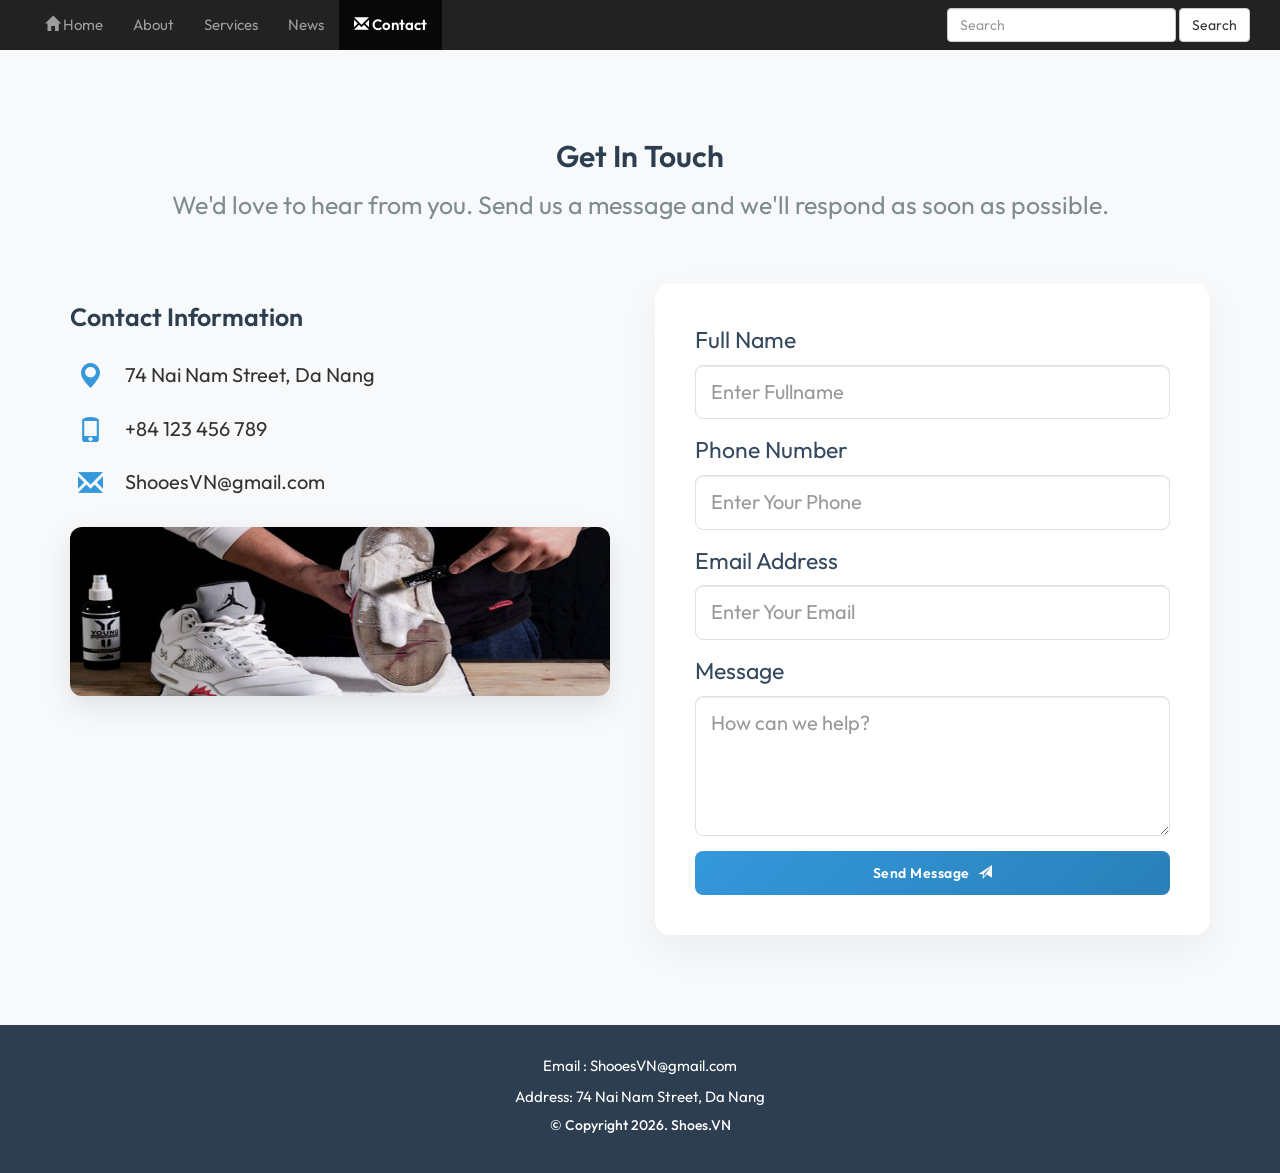
==== contact.html @ 0bea7fb7 "first commit" ====
<!DOCTYPE html>
<html lang="en">

<head>
    <meta charset="UTF-8">
    <meta http-equiv="X-UA-Compatible" content="IE=edge">
    <meta name="viewport" content="width=device-width, initial-scale=1.0">
    <title>Contact Us - Shoe Laundry Shop</title>
    <!-- Bootstrap -->
    <link href="css/bootstrap.min.css" rel="stylesheet">
    <!-- Google Fonts -->
    <link href="https://fonts.googleapis.com/css2?family=Outfit:wght@300;400;600&display=swap" rel="stylesheet">
    <link href="styleindex.css" rel="stylesheet">
    <link href="stylecontact.css" rel="stylesheet">
</head>

<body>

    <div class="container-fluid">
        <div class="row">
            <nav class="navbar navbar-inverse bg-primary" role="navigation">
                <div class="container-fluid">
                    <div class="navbar-header">
                        <button type="button" class="navbar-toggle" data-toggle="collapse"
                            data-target="#bs-example-navbar-collapse-1">
                            <span class="sr-only">Toggle navigation</span>
                            <span class="icon-bar"></span>
                            <span class="icon-bar"></span>
                            <span class="icon-bar"></span>
                        </button>
                    </div>

                    <div class="collapse navbar-collapse" id="bs-example-navbar-collapse-1">
                        <ul class="nav navbar-nav">
                            <li> <a href="index.html"> <span class="glyphicon glyphicon-home"></span> Home</a> </li>
                            <li><a href="#">About</a></li>
                            <li><a href="#">Services</a></li>
                            <li><a href="#">News</a></li>
                            <li class="active"> <a href="contact.html"><span
                                        class="glyphicon glyphicon-envelope"></span> Contact</a> </li>
                        </ul>
                        <form class="navbar-form navbar-right" role="search">
                            <div class="form-group">
                                <input type="text" class="form-control" placeholder="Search">
                            </div>
                            <button type="submit" class="btn btn-default">Search</button>
                        </form>
                    </div>
                </div>
            </nav>
        </div>
    </div>

    <div class="container contact-container">
        <div class="row">
            <div class="col-md-12 text-center contact-header">
                <h2>Get In Touch</h2>
                <p>We'd love to hear from you. Send us a message and we'll respond as soon as possible.</p>
            </div>
        </div>
        <div class="row">
            <div class="col-md-6 contact-info">
                <h3>Contact Information</h3>
                <div class="info-item">
                    <span class="glyphicon glyphicon-map-marker"></span>
                    <p>74 Nai Nam Street, Da Nang</p>
                </div>
                <div class="info-item">
                    <span class="glyphicon glyphicon-phone"></span>
                    <p>+84 123 456 789</p>
                </div>
                <div class="info-item">
                    <span class="glyphicon glyphicon-envelope"></span>
                    <p>ShooesVN@gmail.com</p>
                </div>

                <div class="map-placeholder">
                    <img src="images/Shoes_Banner.jpg" class="img-responsive img-rounded" alt="Our Shop">
                </div>
            </div>

            <div class="col-md-6">
                <div class="contact-form-wrapper">
                    <form>
                        <div class="form-group">
                            <label for="fullname">Full Name</label>
                            <input type="text" class="form-control custom-input" id="fullname"
                                placeholder="Enter Fullname">
                        </div>
                        <div class="form-group">
                            <label for="phone">Phone Number</label>
                            <input type="text" class="form-control custom-input" id="phone"
                                placeholder="Enter Your Phone">
                        </div>
                        <div class="form-group">
                            <label for="email">Email Address</label>
                            <input type="email" class="form-control custom-input" id="email"
                                placeholder="Enter Your Email">
                        </div>
                        <div class="form-group">
                            <label for="message">Message</label>
                            <textarea class="form-control custom-input" id="message" rows="4"
                                placeholder="How can we help?"></textarea>
                        </div>
                        <button type="button" class="btn btn-primary btn-block btn-send" id="send" onclick="show()">
                            Send Message <span class="glyphicon glyphicon-send" style="margin-left: 5px;"></span>
                        </button>
                    </form>
                </div>
            </div>
        </div>
    </div>

    <div class="container-fluid footer">
        <div class="row">
            <div>
                <p>Email : ShooesVN@gmail.com</p>
                <p>Address: 74 Nai Nam Street, Da Nang</p>
                <h5>&copy; Copyright 2026. Shoes.VN</h5>
            </div>
        </div>
    </div>

    <script src="js/Jquery.js"></script>
    <script src="js/bootstrap.min.js"></script>
    <script src="mycode.js"></script>
</body>

</html>
---- styleindex.css ----
.center {
    text-align: center;
}

.block {
    background-color: #DADADA;
    padding: 5px;
}

.block p:first-child {
    padding-bottom: 2px;
    border-bottom: 1px solid #797979;
}

.footer {
    background-color: #000000;
    color: #FFFFFF;
    text-align: center;
    margin-top: 10px;
}

.blockImg {
    position: relative;
    display: inline-block;
}

.pos {
    background-color: rgb(0, 0, 0, 0.5);
    position: absolute;
    bottom: 1px;
    color: #fff;
    padding: 4px;
    width: 100%;
    height: 140px;
}

@media only screen and (max-width:600px) {
    .col-xs-12 {
        text-align: center;
    }
}
---- stylecontact.css ----
/* Main Layout */
body {
    font-family: 'Outfit', sans-serif;
    background-color: #f8f9fa;
    color: #333;
    font-size: 15px;
}

.contact-container {
    padding-top: 50px;
    padding-bottom: 80px;
}

.contact-header {
    margin-bottom: 50px;
}

.contact-header h2 {
    font-weight: 600;
    color: #2c3e50;
    margin-bottom: 15px;
    font-size: 3rem;
}

.contact-header p {
    color: #7f8c8d;
    font-size: 2.5rem;
}

/* Contact Info Section */
.contact-info {
    padding-right: 30px;
}

.contact-info h3 {
    font-weight: 600;
    margin-bottom: 30px;
    color: #2c3e50;
    font-size: 2.5rem;
}

.info-item {
    display: flex;
    align-items: center;
    margin-bottom: 25px;
}

.info-item span {
    font-size: 2.5rem;
    color: #3498db;
    margin-right: 15px;
    width: 40px;
    text-align: center;
}

.info-item p {
    margin: 0;
    font-size: 2rem;
}

.map-placeholder {
    margin-top: 30px;
    box-shadow: 0 10px 30px rgba(0, 0, 0, 0.1);
    border-radius: 12px;
    overflow: hidden;
    transition: transform 0.3s ease;
}

.map-placeholder:hover {
    transform: translateY(-5px);
}

/* Form Styling */
.contact-form-wrapper {
    background: #ffffff;
    padding: 40px;
    border-radius: 15px;
    box-shadow: 0 15px 40px rgba(0, 0, 0, 0.05);
}

.form-group label {
    font-weight: 400;
    color: #34495e;
    margin-bottom: 8px;
    font-size: 2.3rem;
}

.custom-input {
    border: 1px solid #e0e0e0;
    border-radius: 8px;
    padding: 12px 15px;
    height: auto !important;
    font-size: 2rem;
    transition: all 0.3s ease;
}

.custom-input:focus {
    border-color: #3498db;
    box-shadow: 0 0 0 3px rgba(52, 152, 219, 0.1);
}

.btn-send {
    background: linear-gradient(135deg, #3498db 0%, #2980b9 100%);
    border: none;
    border-radius: 8px;
    padding: 12px;
    font-size: 1.4rem;
    font-weight: 600;
    letter-spacing: 0.5px;
    margin-top: 10px;
    transition: all 0.3s ease;
    color: white;
}


.btn-send:hover {
    background: linear-gradient(135deg, #2980b9 0%, #3498db 100%);
    transform: translateY(-2px);
    box-shadow: 0 5px 15px rgba(52, 152, 219, 0.3);
    color: white;
}

/* Footer override */
.footer {
    padding: 30px 0;
    background-color: #2c3e50 !important;
}

/* Responsive adjustments */
@media (max-width: 768px) {
    .contact-info {
        margin-bottom: 40px;
        padding-right: 15px;
    }

    .contact-form-wrapper {
        padding: 30px 20px;
    }
}
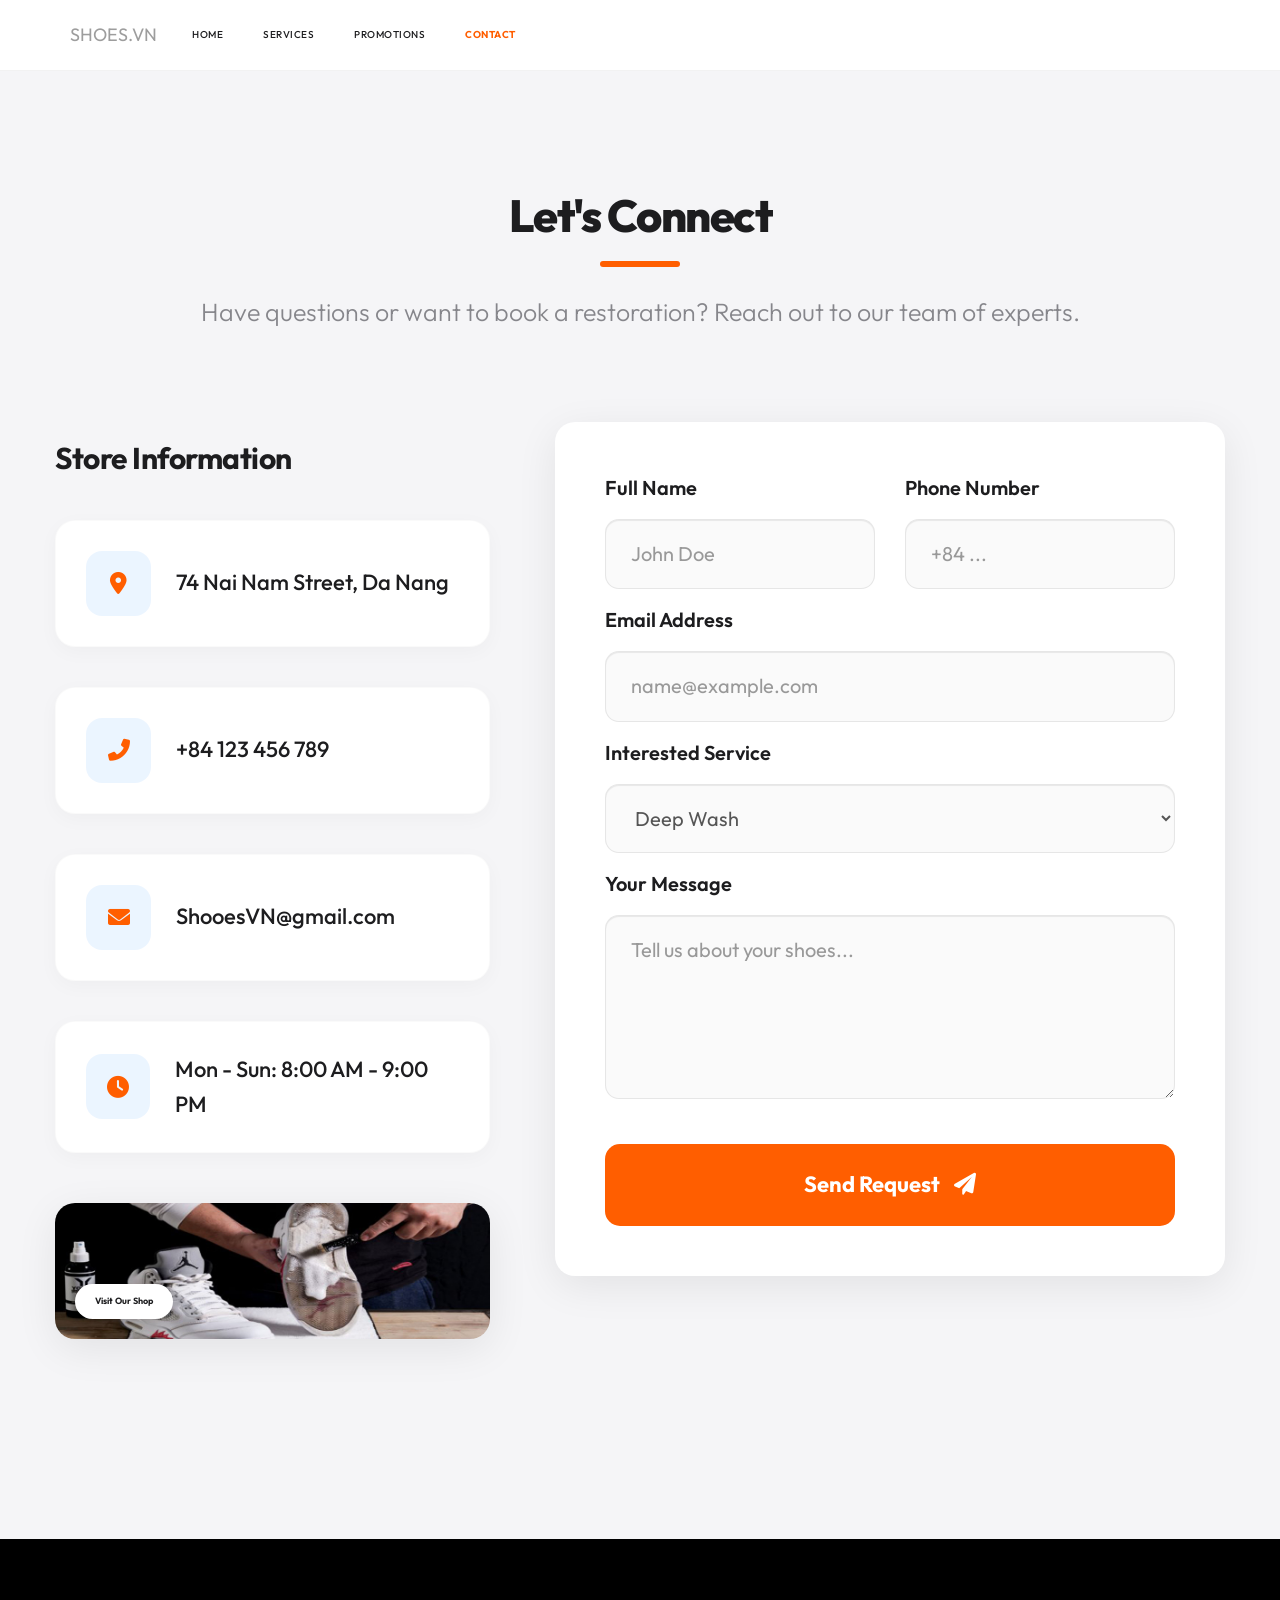
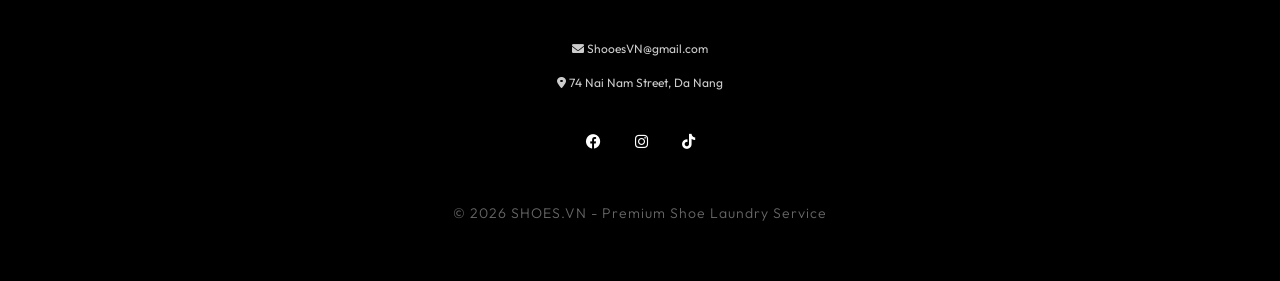
==== commit 153062b7: "update - UI" ====
--- a/contact.html
+++ b/contact.html
@@ -5,105 +5,120 @@
     <meta charset="UTF-8">
     <meta http-equiv="X-UA-Compatible" content="IE=edge">
     <meta name="viewport" content="width=device-width, initial-scale=1.0">
-    <title>Contact Us - Shoe Laundry Shop</title>
+    <title>Contact Us | Shoes.VN</title>
+    
+    <!-- Fonts -->
+    <link href="https://fonts.googleapis.com/css2?family=Outfit:wght@300;400;600;700;800&display=swap" rel="stylesheet">
+    
     <!-- Bootstrap -->
     <link href="css/bootstrap.min.css" rel="stylesheet">
-    <!-- Google Fonts -->
-    <link href="https://fonts.googleapis.com/css2?family=Outfit:wght@300;400;600&display=swap" rel="stylesheet">
     <link href="styleindex.css" rel="stylesheet">
     <link href="stylecontact.css" rel="stylesheet">
+    
+    <!-- Icons -->
+    <link rel="stylesheet" href="https://cdnjs.cloudflare.com/ajax/libs/font-awesome/6.0.0/css/all.min.css">
 </head>
 
 <body>
 
-    <div class="container-fluid">
-        <div class="row">
-            <nav class="navbar navbar-inverse bg-primary" role="navigation">
-                <div class="container-fluid">
-                    <div class="navbar-header">
-                        <button type="button" class="navbar-toggle" data-toggle="collapse"
-                            data-target="#bs-example-navbar-collapse-1">
-                            <span class="sr-only">Toggle navigation</span>
-                            <span class="icon-bar"></span>
-                            <span class="icon-bar"></span>
-                            <span class="icon-bar"></span>
-                        </button>
-                    </div>
+    <!-- Navbar -->
+    <nav class="navbar navbar-inverse" role="navigation">
+        <div class="container">
+            <div class="navbar-header">
+                <button type="button" class="navbar-toggle" data-toggle="collapse"
+                    data-target="#main-nav">
+                    <span class="sr-only">Toggle navigation</span>
+                    <span class="icon-bar"></span>
+                    <span class="icon-bar"></span>
+                    <span class="icon-bar"></span>
+                </button>
+                <a class="navbar-brand" href="index.html">SHOES.VN</a>
+            </div>
 
-                    <div class="collapse navbar-collapse" id="bs-example-navbar-collapse-1">
-                        <ul class="nav navbar-nav">
-                            <li> <a href="index.html"> <span class="glyphicon glyphicon-home"></span> Home</a> </li>
-                            <li><a href="#">About</a></li>
-                            <li><a href="#">Services</a></li>
-                            <li><a href="#">News</a></li>
-                            <li class="active"> <a href="contact.html"><span
-                                        class="glyphicon glyphicon-envelope"></span> Contact</a> </li>
-                        </ul>
-                        <form class="navbar-form navbar-right" role="search">
-                            <div class="form-group">
-                                <input type="text" class="form-control" placeholder="Search">
-                            </div>
-                            <button type="submit" class="btn btn-default">Search</button>
-                        </form>
-                    </div>
-                </div>
-            </nav>
+            <div class="collapse navbar-collapse" id="main-nav">
+                <ul class="nav navbar-nav">
+                    <li><a href="index.html">Home</a></li>
+                    <li><a href="index.html#services">Services</a></li>
+                    <li><a href="index.html#promotions">Promotions</a></li>
+                    <li class="active"><a href="contact.html">Contact</a></li>
+                </ul>
+            </div>
         </div>
-    </div>
+    </nav>
 
     <div class="container contact-container">
         <div class="row">
             <div class="col-md-12 text-center contact-header">
-                <h2>Get In Touch</h2>
-                <p>We'd love to hear from you. Send us a message and we'll respond as soon as possible.</p>
+                <h2>Let's Connect</h2>
+                <p>Have questions or want to book a restoration? Reach out to our team of experts.</p>
             </div>
         </div>
+        
         <div class="row">
-            <div class="col-md-6 contact-info">
-                <h3>Contact Information</h3>
+            <div class="col-md-5 contact-info">
+                <h3>Store Information</h3>
                 <div class="info-item">
-                    <span class="glyphicon glyphicon-map-marker"></span>
+                    <span><i class="fas fa-map-marker-alt"></i></span>
                     <p>74 Nai Nam Street, Da Nang</p>
                 </div>
                 <div class="info-item">
-                    <span class="glyphicon glyphicon-phone"></span>
+                    <span><i class="fas fa-phone-alt"></i></span>
                     <p>+84 123 456 789</p>
                 </div>
                 <div class="info-item">
-                    <span class="glyphicon glyphicon-envelope"></span>
+                    <span><i class="fas fa-envelope"></i></span>
                     <p>ShooesVN@gmail.com</p>
+                </div>
+                <div class="info-item">
+                    <span><i class="fas fa-clock"></i></span>
+                    <p>Mon - Sun: 8:00 AM - 9:00 PM</p>
                 </div>
 
                 <div class="map-placeholder">
-                    <img src="images/Shoes_Banner.jpg" class="img-responsive img-rounded" alt="Our Shop">
+                    <img src="images/Shoes_Banner.jpg" class="img-responsive" alt="Our Shop Location">
                 </div>
             </div>
 
-            <div class="col-md-6">
+            <div class="col-md-7">
                 <div class="contact-form-wrapper">
                     <form>
-                        <div class="form-group">
-                            <label for="fullname">Full Name</label>
-                            <input type="text" class="form-control custom-input" id="fullname"
-                                placeholder="Enter Fullname">
-                        </div>
-                        <div class="form-group">
-                            <label for="phone">Phone Number</label>
-                            <input type="text" class="form-control custom-input" id="phone"
-                                placeholder="Enter Your Phone">
+                        <div class="row">
+                            <div class="col-md-6">
+                                <div class="form-group">
+                                    <label for="fullname">Full Name</label>
+                                    <input type="text" class="form-control custom-input" id="fullname"
+                                        placeholder="John Doe">
+                                </div>
+                            </div>
+                            <div class="col-md-6">
+                                <div class="form-group">
+                                    <label for="phone">Phone Number</label>
+                                    <input type="text" class="form-control custom-input" id="phone"
+                                        placeholder="+84 ...">
+                                </div>
+                            </div>
                         </div>
                         <div class="form-group">
                             <label for="email">Email Address</label>
                             <input type="email" class="form-control custom-input" id="email"
-                                placeholder="Enter Your Email">
+                                placeholder="name@example.com">
                         </div>
                         <div class="form-group">
-                            <label for="message">Message</label>
-                            <textarea class="form-control custom-input" id="message" rows="4"
-                                placeholder="How can we help?"></textarea>
+                            <label for="service">Interested Service</label>
+                            <select class="form-control custom-input" id="service">
+                                <option>Deep Wash</option>
+                                <option>Pro Repaint</option>
+                                <option>Sole Shield</option>
+                                <option>Glue & Fix</option>
+                            </select>
                         </div>
-                        <button type="button" class="btn btn-primary btn-block btn-send" id="send" onclick="show()">
-                            Send Message <span class="glyphicon glyphicon-send" style="margin-left: 5px;"></span>
+                        <div class="form-group">
+                            <label for="message">Your Message</label>
+                            <textarea class="form-control custom-input" id="message" rows="5"
+                                placeholder="Tell us about your shoes..."></textarea>
+                        </div>
+                        <button type="button" class="btn btn-send" id="send">
+                            Send Request <i class="fas fa-paper-plane" style="margin-left: 10px;"></i>
                         </button>
                     </form>
                 </div>
@@ -111,15 +126,19 @@
         </div>
     </div>
 
-    <div class="container-fluid footer">
-        <div class="row">
-            <div>
-                <p>Email : ShooesVN@gmail.com</p>
-                <p>Address: 74 Nai Nam Street, Da Nang</p>
-                <h5>&copy; Copyright 2026. Shoes.VN</h5>
+    <!-- Footer -->
+    <footer class="footer">
+        <div class="container footer-content">
+            <p><i class="fas fa-envelope"></i> ShooesVN@gmail.com</p>
+            <p><i class="fas fa-map-marker-alt"></i> 74 Nai Nam Street, Da Nang</p>
+            <div style="margin-top: 20px;">
+                <a href="#" style="color: white; margin: 0 15px; font-size: 1.5rem;"><i class="fab fa-facebook"></i></a>
+                <a href="#" style="color: white; margin: 0 15px; font-size: 1.5rem;"><i class="fab fa-instagram"></i></a>
+                <a href="#" style="color: white; margin: 0 15px; font-size: 1.5rem;"><i class="fab fa-tiktok"></i></a>
             </div>
+            <h5>&copy; 2026 SHOES.VN - Premium Shoe Laundry Service</h5>
         </div>
-    </div>
+    </footer>
 
     <script src="js/Jquery.js"></script>
     <script src="js/bootstrap.min.js"></script>
--- a/styleindex.css
+++ b/styleindex.css
@@ -1,41 +1,370 @@
+:root {
+    --primary: #FF5E00; /* Vibrant Orange */
+    --primary-hover: #E65500;
+    --secondary: #FF8C00;
+    --bg-light: #F5F5F7;
+    --surface: rgba(255, 255, 255, 0.8);
+    --text-main: #1D1D1F;
+    --text-muted: #86868B;
+    --border-radius: 20px;
+    --shadow-soft: 0 8px 30px rgba(0, 0, 0, 0.08);
+    --shadow-glow: 0 0 25px rgba(255, 94, 0, 0.4);
+    --transition: all 0.4s cubic-bezier(0.16, 1, 0.3, 1);
+}
+
+* {
+    margin: 0;
+    padding: 0;
+    box-sizing: border-box;
+}
+
+body {
+    font-family: 'Outfit', -apple-system, BlinkMacSystemFont, "Segoe UI", Roboto, sans-serif;
+    background-color: var(--bg-light);
+    color: var(--text-main);
+    line-height: 1.6;
+    overflow-x: hidden;
+}
+
+/* Navbar Modernization */
+.navbar {
+    background: var(--surface) !important;
+    backdrop-filter: blur(20px);
+    -webkit-backdrop-filter: blur(20px);
+    border-bottom: 1px solid rgba(0, 0, 0, 0.05) !important;
+    padding: 10px 0;
+    transition: var(--transition);
+    position: sticky;
+    top: 0;
+    z-index: 1000;
+    margin-bottom: 0 !important;
+    border-radius: 0 !important;
+}
+
+.navbar-inverse .navbar-nav > li > a {
+    color: var(--text-main) !important;
+    font-weight: 500;
+    font-size: 1rem;
+    padding: 15px 20px;
+    transition: var(--transition);
+    text-transform: uppercase;
+    letter-spacing: 0.5px;
+}
+
+.navbar-inverse .navbar-nav > li > a:hover {
+    color: var(--primary) !important;
+}
+
+.navbar-inverse .navbar-nav > .active > a,
+.navbar-inverse .navbar-nav > .active > a:hover,
+.navbar-inverse .navbar-nav > .active > a:focus,
+.navbar-inverse .navbar-nav > .active {
+    background: transparent !important;
+    background-color: transparent !important;
+    color: var(--primary) !important;
+    font-weight: 700;
+    box-shadow: none !important;
+}
+
+.navbar-inverse .navbar-nav > li > a:focus,
+.navbar-inverse .navbar-nav > li > a:hover {
+    background: transparent !important;
+    color: var(--primary) !important;
+}
+
+/* Search Box with Icon */
+.search-wrapper {
+    position: relative;
+}
+
+.search-icon {
+    position: absolute;
+    right: 18px;
+    top: 50%;
+    transform: translateY(-50%);
+    color: var(--text-muted);
+    font-size: 1.4rem;
+    font-weight: 900;
+    pointer-events: none;
+    transition: var(--transition);
+}
+
+.search-wrapper .form-control {
+    padding-right: 40px !important;
+    padding-left: 20px !important;
+    border-radius: 20px !important;
+    border: 1px solid rgba(0,0,0,0.1) !important;
+    background: rgba(0,0,0,0.03) !important;
+    transition: var(--transition);
+}
+
+.search-wrapper .form-control:focus {
+    background: white !important;
+    border-color: var(--primary) !important;
+    box-shadow: 0 0 0 4px rgba(255, 94, 0, 0.1) !important;
+}
+
+.search-wrapper .form-control:focus + .search-icon {
+    color: var(--primary);
+}
+
+/* Hero Section */
+.hero-section {
+    position: relative;
+    height: 90vh;
+    display: flex;
+    align-items: center;
+    justify-content: center;
+    background: linear-gradient(rgba(0,0,0,0.5), rgba(0,0,0,0.5)), url('images/Shoes_Banner.jpg');
+    background-size: cover;
+    background-position: center;
+    background-attachment: fixed;
+    color: white;
+    text-align: center;
+    margin-bottom: 80px;
+    border-radius: 0 0 50px 50px;
+}
+
+.hero-content {
+    max-width: 800px;
+    padding: 20px;
+}
+
+.hero-content h1 {
+    font-size: 6rem;
+    font-weight: 900;
+    margin-bottom: 25px;
+    letter-spacing: -3px;
+    line-height: 1;
+    animation: fadeInUp 1s ease-out;
+    text-shadow: 0 5px 15px rgba(0,0,0,0.3);
+}
+
+.hero-content p {
+    font-size: 2.2rem;
+    margin-bottom: 40px;
+    opacity: 1;
+    font-weight: 500;
+    animation: fadeInUp 1s ease-out 0.2s backwards;
+    text-shadow: 0 2px 10px rgba(0,0,0,0.3);
+}
+
+.btn-primary-modern {
+    background: var(--primary);
+    color: white !important;
+    padding: 18px 45px;
+    border-radius: 50px;
+    font-weight: 600;
+    text-decoration: none;
+    transition: var(--transition);
+    display: inline-block;
+    border: none;
+    font-size: 1.1rem;
+    box-shadow: 0 10px 25px rgba(0, 122, 255, 0.3);
+    animation: fadeInUp 1s ease-out 0.4s backwards;
+}
+
+.btn-primary-modern:hover {
+    transform: translateY(-5px) scale(1.05);
+    box-shadow: var(--shadow-glow);
+    background: var(--primary-hover);
+    animation: pulseGlow 1s infinite;
+}
+
+@keyframes pulseGlow {
+    0% { box-shadow: 0 0 0 0 rgba(255, 94, 0, 0.7); }
+    70% { box-shadow: 0 0 0 15px rgba(255, 94, 0, 0); }
+    100% { box-shadow: 0 0 0 0 rgba(255, 94, 0, 0); }
+}
+
+/* Section Styling */
+.section-padding {
+    padding: 100px 0;
+}
+
+h2 {
+    font-size: 3rem;
+    font-weight: 800;
+    margin-bottom: 50px;
+    text-align: center;
+    letter-spacing: -1px;
+}
+
+h2::after {
+    content: '';
+    display: block;
+    width: 80px;
+    height: 6px;
+    background: var(--primary);
+    margin: 20px auto 0;
+    border-radius: 3px;
+}
+
+/* Service Cards */
+.service-card {
+    background: white;
+    border-radius: var(--border-radius);
+    overflow: hidden;
+    box-shadow: var(--shadow-soft);
+    transition: var(--transition);
+    margin-bottom: 40px;
+    height: 100%;
+    border: 1px solid rgba(0,0,0,0.03);
+}
+
+.service-card:hover {
+    transform: translateY(-15px);
+    box-shadow: 0 30px 60px rgba(0, 0, 0, 0.12);
+}
+
+.service-card .img-wrapper {
+    height: 280px;
+    overflow: hidden;
+}
+
+.service-card img {
+    width: 100%;
+    height: 100%;
+    object-fit: cover;
+    transition: var(--transition);
+}
+
+.service-card:hover img {
+    transform: scale(1.1);
+}
+
+.service-card .card-body {
+    padding: 35px;
+    text-align: center;
+}
+
+.service-card h3 {
+    font-size: 2rem;
+    font-weight: 800;
+    margin-bottom: 15px;
+    color: var(--text-main);
+}
+
+.service-card p {
+    color: var(--text-muted);
+    font-size: 1.4rem;
+    font-weight: 500;
+    margin-bottom: 0;
+}
+
+/* Combo Cards */
+.combo-card {
+    background: white;
+    border-radius: var(--border-radius);
+    padding: 40px;
+    text-align: center;
+    box-shadow: var(--shadow-soft);
+    transition: var(--transition);
+    margin-bottom: 30px;
+    border: 1px solid rgba(0,0,0,0.03);
+    position: relative;
+}
+
+.combo-card::before {
+    content: 'OFFER';
+    position: absolute;
+    top: 20px;
+    right: 20px;
+    background: var(--secondary);
+    color: white;
+    padding: 5px 15px;
+    border-radius: 20px;
+    font-size: 0.8rem;
+    font-weight: 700;
+}
+
+.combo-card:hover {
+    transform: translateY(-10px);
+}
+
+.combo-card img {
+    border-radius: 15px;
+    margin-bottom: 25px;
+    width: 100%;
+}
+
+.combo-card h4 {
+    font-size: 1.4rem;
+    font-weight: 700;
+    margin-bottom: 15px;
+}
+
+.combo-card .price-tag {
+    font-size: 2rem;
+    font-weight: 800;
+    color: var(--primary);
+    margin: 20px 0;
+}
+
+.combo-card del {
+    color: var(--text-muted);
+    font-size: 1.2rem;
+    margin-right: 10px;
+}
+
+/* Footer */
+.footer {
+    background: #000 !important;
+    color: white !important;
+    padding: 100px 0 50px;
+    margin-top: 100px;
+}
+
+.footer-content {
+    display: flex;
+    flex-direction: column;
+    align-items: center;
+}
+
+.footer p {
+    font-size: 1.2rem;
+    opacity: 0.8;
+    margin-bottom: 15px;
+}
+
+.footer h5 {
+    margin-top: 50px;
+    opacity: 0.4;
+    font-weight: 300;
+    letter-spacing: 1px;
+}
+
+/* Animations */
+@keyframes fadeInUp {
+    from {
+        opacity: 0;
+        transform: translateY(30px);
+    }
+    to {
+        opacity: 1;
+        transform: translateY(0);
+    }
+}
+
 .center {
     text-align: center;
 }
 
-.block {
-    background-color: #DADADA;
-    padding: 5px;
-}
-
-.block p:first-child {
-    padding-bottom: 2px;
-    border-bottom: 1px solid #797979;
-}
-
-.footer {
-    background-color: #000000;
-    color: #FFFFFF;
-    text-align: center;
-    margin-top: 10px;
-}
-
-.blockImg {
-    position: relative;
-    display: inline-block;
-}
-
-.pos {
-    background-color: rgb(0, 0, 0, 0.5);
-    position: absolute;
-    bottom: 1px;
-    color: #fff;
-    padding: 4px;
-    width: 100%;
-    height: 140px;
-}
-
-@media only screen and (max-width:600px) {
-    .col-xs-12 {
-        text-align: center;
+/* Responsive */
+@media (max-width: 992px) {
+    .hero-content h1 {
+        font-size: 3.5rem;
+    }
+}
+
+@media (max-width: 768px) {
+    .hero-section {
+        height: 70vh;
+    }
+    .hero-content h1 {
+        font-size: 2.8rem;
+    }
+    h2 {
+        font-size: 2.2rem;
     }
 }
--- a/stylecontact.css
+++ b/stylecontact.css
@@ -1,139 +1,203 @@
-/* Main Layout */
+:root {
+    --primary: #FF5E00; /* Vibrant Orange */
+    --primary-hover: #E65500;
+    --accent: #FFD700; /* Gold for highlights */
+    --bg-light: #F5F5F7;
+    --surface: #ffffff;
+    --text-main: #1D1D1F;
+    --text-muted: #86868B;
+    --border-radius: 20px;
+    --shadow-soft: 0 10px 40px rgba(0, 0, 0, 0.08);
+    --shadow-glow: 0 0 25px rgba(255, 94, 0, 0.4);
+    --transition: all 0.4s cubic-bezier(0.16, 1, 0.3, 1);
+}
+
+.navbar-inverse .navbar-nav > .active > a,
+.navbar-inverse .navbar-nav > .active > a:hover,
+.navbar-inverse .navbar-nav > .active > a:focus,
+.navbar-inverse .navbar-nav > .active {
+    background: transparent !important;
+    background-color: transparent !important;
+    color: var(--primary) !important;
+    font-weight: 700;
+    box-shadow: none !important;
+}
+
 body {
     font-family: 'Outfit', sans-serif;
-    background-color: #f8f9fa;
-    color: #333;
-    font-size: 15px;
+    background-color: var(--bg-light);
+    color: var(--text-main);
+    font-size: 18px;
 }
 
 .contact-container {
-    padding-top: 50px;
-    padding-bottom: 80px;
+    padding: 100px 0;
 }
 
 .contact-header {
-    margin-bottom: 50px;
+    margin-bottom: 80px;
 }
 
 .contact-header h2 {
-    font-weight: 600;
-    color: #2c3e50;
-    margin-bottom: 15px;
+    font-size: 4.5rem;
+    font-weight: 800;
+    letter-spacing: -1.5px;
+    margin-bottom: 25px;
+}
+
+.contact-header p {
+    font-size: 2.5rem;
+    color: var(--text-muted);
+    font-weight: 300;
+}
+
+/* Contact Info */
+.contact-info {
+    padding-right: 50px;
+}
+
+.contact-info h3 {
     font-size: 3rem;
-}
-
-.contact-header p {
-    color: #7f8c8d;
-    font-size: 2.5rem;
-}
-
-/* Contact Info Section */
-.contact-info {
-    padding-right: 30px;
-}
-
-.contact-info h3 {
-    font-weight: 600;
-    margin-bottom: 30px;
-    color: #2c3e50;
-    font-size: 2.5rem;
+    font-weight: 700;
+    margin-bottom: 45px;
+    letter-spacing: -0.5px;
 }
 
 .info-item {
     display: flex;
     align-items: center;
-    margin-bottom: 25px;
+    margin-bottom: 40px;
+    padding: 30px;
+    background: white;
+    border-radius: 20px;
+    box-shadow: 0 5px 20px rgba(0, 0, 0, 0.03);
+    transition: var(--transition);
+    border: 1px solid rgba(0,0,0,0.02);
+}
+
+.info-item:hover {
+    transform: translateX(10px) scale(1.02);
+    box-shadow: var(--shadow-glow);
+    background: #FFF5F0; /* Very light orange tint */
+    border-color: var(--primary);
+    animation: flashBorder 0.8s infinite alternate;
+}
+
+@keyframes flashBorder {
+    from { border-color: var(--primary); }
+    to { border-color: var(--accent); }
 }
 
 .info-item span {
-    font-size: 2.5rem;
-    color: #3498db;
-    margin-right: 15px;
-    width: 40px;
-    text-align: center;
+    font-size: 2.2rem;
+    color: var(--primary);
+    margin-right: 25px;
+    width: 65px;
+    height: 65px;
+    display: flex;
+    align-items: center;
+    justify-content: center;
+    background: rgba(0, 122, 255, 0.08);
+    border-radius: 16px;
 }
 
 .info-item p {
     margin: 0;
-    font-size: 2rem;
+    font-size: 2.2rem;
+    font-weight: 500;
+    color: var(--text-main);
 }
 
 .map-placeholder {
-    margin-top: 30px;
-    box-shadow: 0 10px 30px rgba(0, 0, 0, 0.1);
-    border-radius: 12px;
+    margin-top: 50px;
+    border-radius: var(--border-radius);
     overflow: hidden;
-    transition: transform 0.3s ease;
-}
-
-.map-placeholder:hover {
-    transform: translateY(-5px);
+    box-shadow: var(--shadow-soft);
+    position: relative;
+}
+
+.map-placeholder::after {
+    content: 'Visit Our Shop';
+    position: absolute;
+    bottom: 20px;
+    left: 20px;
+    background: var(--surface);
+    padding: 10px 20px;
+    border-radius: 30px;
+    font-weight: 700;
+    font-size: 0.9rem;
+    box-shadow: 0 5px 20px rgba(0, 0, 0, 0.1);
 }
 
 /* Form Styling */
 .contact-form-wrapper {
     background: #ffffff;
-    padding: 40px;
-    border-radius: 15px;
-    box-shadow: 0 15px 40px rgba(0, 0, 0, 0.05);
+    padding: 50px;
+    border-radius: var(--border-radius);
+    box-shadow: var(--shadow-soft);
 }
 
 .form-group label {
-    font-weight: 400;
-    color: #34495e;
-    margin-bottom: 8px;
-    font-size: 2.3rem;
+    font-weight: 600;
+    color: var(--text-main);
+    margin-bottom: 15px;
+    font-size: 2rem;
 }
 
 .custom-input {
-    border: 1px solid #e0e0e0;
-    border-radius: 8px;
-    padding: 12px 15px;
+    border: 1px solid rgba(0, 0, 0, 0.08);
+    border-radius: 14px;
+    padding: 20px 25px;
     height: auto !important;
     font-size: 2rem;
-    transition: all 0.3s ease;
+    background: #FAFAFA;
+    transition: var(--transition);
 }
 
 .custom-input:focus {
-    border-color: #3498db;
-    box-shadow: 0 0 0 3px rgba(52, 152, 219, 0.1);
+    background: #fff;
+    border-color: var(--primary);
+    box-shadow: 0 0 0 4px rgba(255, 94, 0, 0.1);
+    outline: none;
 }
 
 .btn-send {
-    background: linear-gradient(135deg, #3498db 0%, #2980b9 100%);
+    background: var(--primary);
     border: none;
-    border-radius: 8px;
-    padding: 12px;
-    font-size: 1.4rem;
-    font-weight: 600;
-    letter-spacing: 0.5px;
-    margin-top: 10px;
-    transition: all 0.3s ease;
+    border-radius: 15px;
+    padding: 25px;
+    font-size: 2.2rem;
+    font-weight: 700;
+    margin-top: 30px;
+    transition: var(--transition);
     color: white;
-}
-
+    width: 100%;
+}
 
 .btn-send:hover {
-    background: linear-gradient(135deg, #2980b9 0%, #3498db 100%);
-    transform: translateY(-2px);
-    box-shadow: 0 5px 15px rgba(52, 152, 219, 0.3);
-    color: white;
-}
-
-/* Footer override */
-.footer {
-    padding: 30px 0;
-    background-color: #2c3e50 !important;
-}
-
-/* Responsive adjustments */
+    background: var(--primary-hover);
+    transform: translateY(-5px) scale(1.05);
+    box-shadow: var(--shadow-glow);
+    animation: pulseGlow 1s infinite;
+}
+
+@keyframes pulseGlow {
+    0% { box-shadow: 0 0 0 0 rgba(255, 94, 0, 0.7); }
+    70% { box-shadow: 0 0 0 15px rgba(255, 94, 0, 0); }
+    100% { box-shadow: 0 0 0 0 rgba(255, 94, 0, 0); }
+}
+
 @media (max-width: 768px) {
     .contact-info {
-        margin-bottom: 40px;
         padding-right: 15px;
+        margin-bottom: 60px;
     }
 
+    .contact-header h2 {
+        font-size: 2.5rem;
+    }
+
     .contact-form-wrapper {
-        padding: 30px 20px;
+        padding: 30px;
     }
 }
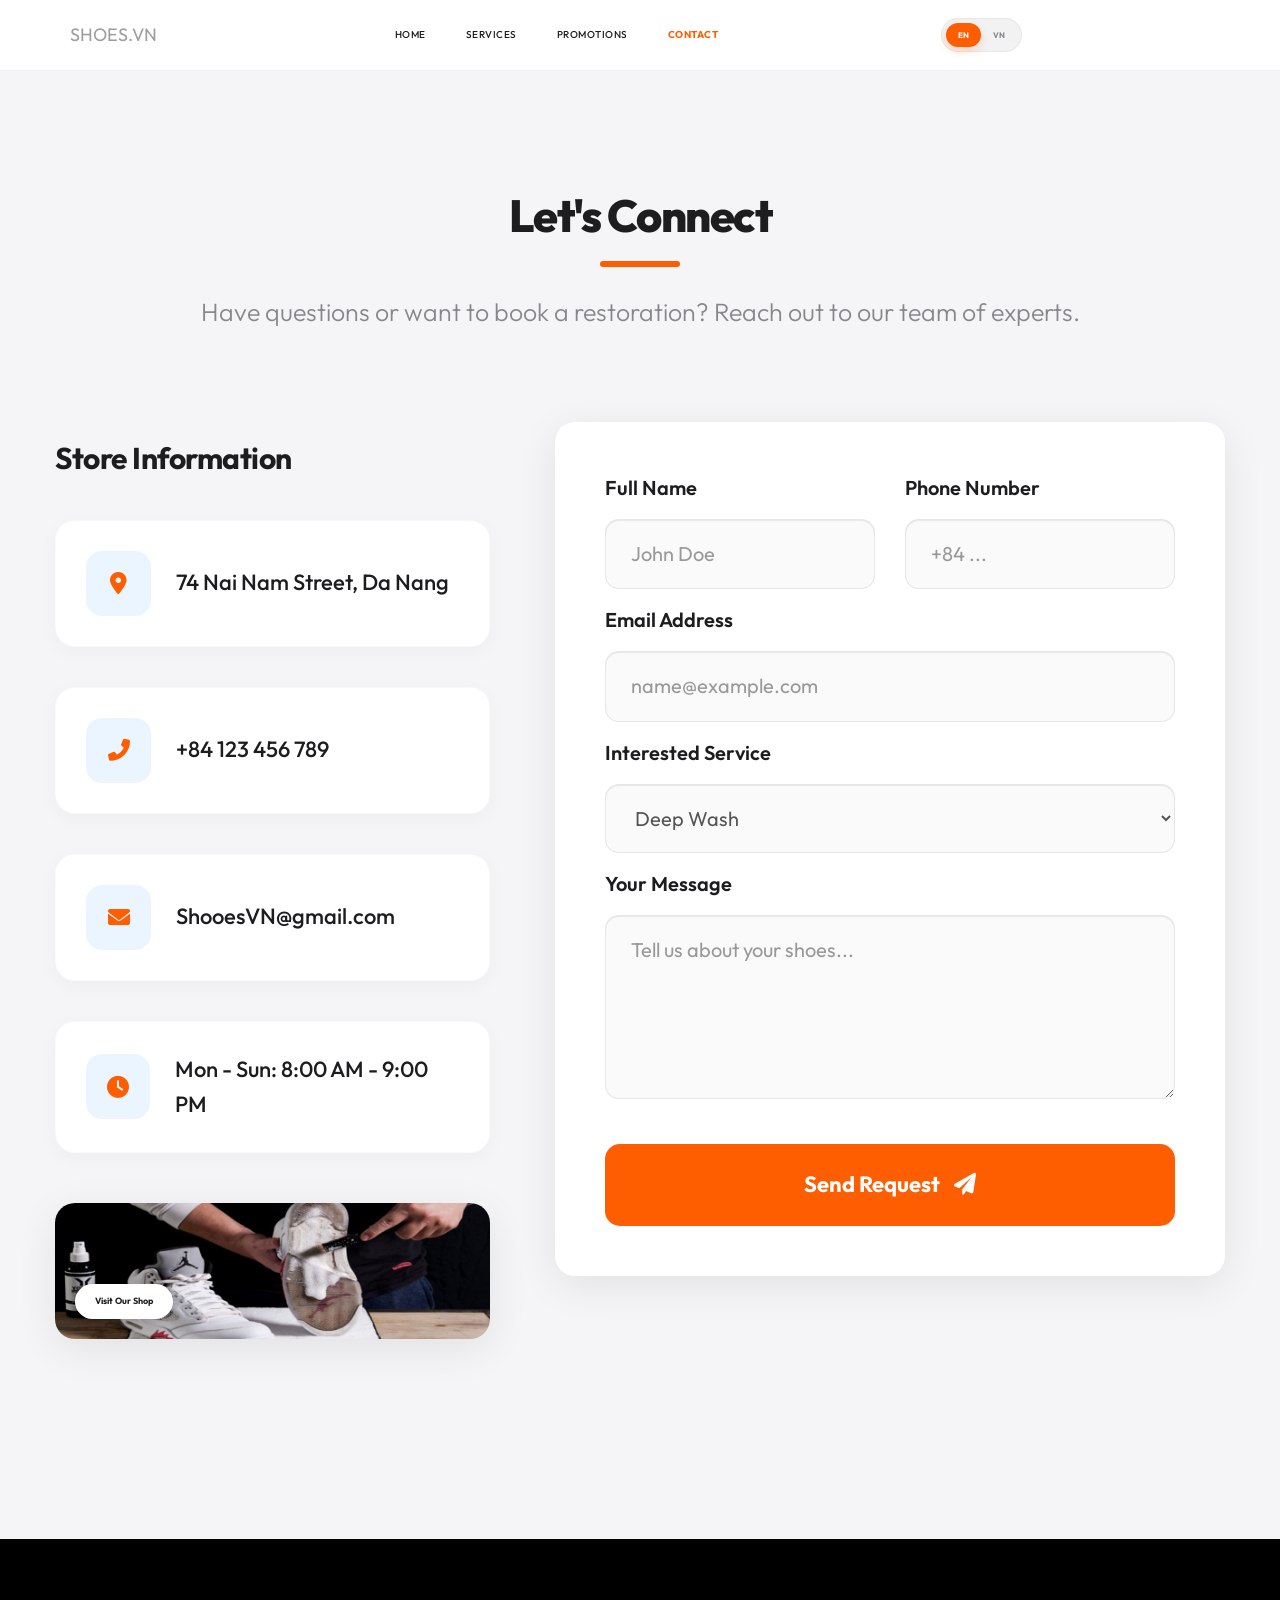
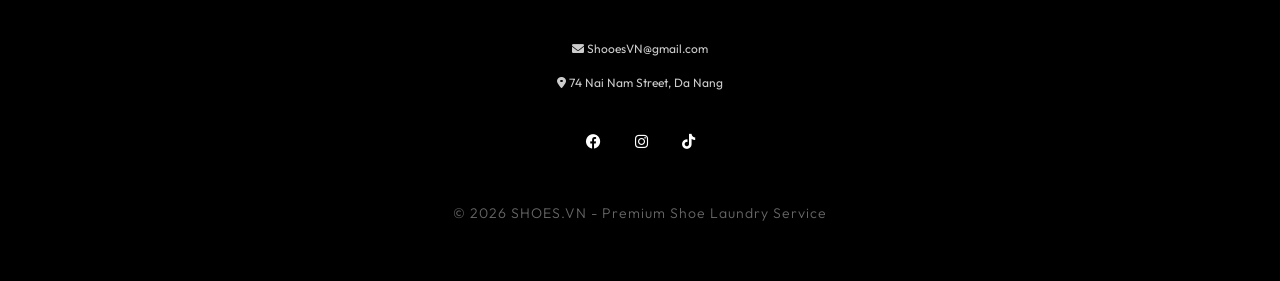
==== commit 4c9bf3f4: "update_translate" ====
--- a/contact.html
+++ b/contact.html
@@ -5,7 +5,7 @@
     <meta charset="UTF-8">
     <meta http-equiv="X-UA-Compatible" content="IE=edge">
     <meta name="viewport" content="width=device-width, initial-scale=1.0">
-    <title>Contact Us | Shoes.VN</title>
+    <title data-i18n="contact_title">Contact Us | Shoes.VN</title>
     
     <!-- Fonts -->
     <link href="https://fonts.googleapis.com/css2?family=Outfit:wght@300;400;600;700;800&display=swap" rel="stylesheet">
@@ -37,11 +37,17 @@
 
             <div class="collapse navbar-collapse" id="main-nav">
                 <ul class="nav navbar-nav">
-                    <li><a href="index.html">Home</a></li>
-                    <li><a href="index.html#services">Services</a></li>
-                    <li><a href="index.html#promotions">Promotions</a></li>
-                    <li class="active"><a href="contact.html">Contact</a></li>
+                    <li><a href="index.html" data-i18n="nav_home">Home</a></li>
+                    <li><a href="index.html#services" data-i18n="nav_services">Services</a></li>
+                    <li><a href="index.html#promotions" data-i18n="nav_promotions">Promotions</a></li>
+                    <li class="active"><a href="contact.html" data-i18n="nav_contact">Contact</a></li>
                 </ul>
+                <div class="navbar-right">
+                    <div class="lang-switcher">
+                        <button class="lang-btn active" onclick="changeLanguage('en')">EN</button>
+                        <button class="lang-btn" onclick="changeLanguage('vi')">VN</button>
+                    </div>
+                </div>
             </div>
         </div>
     </nav>
@@ -49,17 +55,17 @@
     <div class="container contact-container">
         <div class="row">
             <div class="col-md-12 text-center contact-header">
-                <h2>Let's Connect</h2>
-                <p>Have questions or want to book a restoration? Reach out to our team of experts.</p>
+                <h2 data-i18n="connect_h2">Let's Connect</h2>
+                <p data-i18n="connect_p">Have questions or want to book a restoration? Reach out to our team of experts.</p>
             </div>
         </div>
         
         <div class="row">
             <div class="col-md-5 contact-info">
-                <h3>Store Information</h3>
+                <h3 data-i18n="store_info">Store Information</h3>
                 <div class="info-item">
                     <span><i class="fas fa-map-marker-alt"></i></span>
-                    <p>74 Nai Nam Street, Da Nang</p>
+                    <p data-i18n="footer_address">74 Nai Nam Street, Da Nang</p>
                 </div>
                 <div class="info-item">
                     <span><i class="fas fa-phone-alt"></i></span>
@@ -71,7 +77,7 @@
                 </div>
                 <div class="info-item">
                     <span><i class="fas fa-clock"></i></span>
-                    <p>Mon - Sun: 8:00 AM - 9:00 PM</p>
+                    <p data-i18n="opening_hours">Mon - Sun: 8:00 AM - 9:00 PM</p>
                 </div>
 
                 <div class="map-placeholder">
@@ -85,39 +91,39 @@
                         <div class="row">
                             <div class="col-md-6">
                                 <div class="form-group">
-                                    <label for="fullname">Full Name</label>
+                                    <label for="fullname" data-i18n="label_name">Full Name</label>
                                     <input type="text" class="form-control custom-input" id="fullname"
-                                        placeholder="John Doe">
+                                        placeholder="John Doe" data-i18n="placeholder_name">
                                 </div>
                             </div>
                             <div class="col-md-6">
                                 <div class="form-group">
-                                    <label for="phone">Phone Number</label>
+                                    <label for="phone" data-i18n="label_phone">Phone Number</label>
                                     <input type="text" class="form-control custom-input" id="phone"
-                                        placeholder="+84 ...">
+                                        placeholder="+84 ..." data-i18n="placeholder_phone">
                                 </div>
                             </div>
                         </div>
                         <div class="form-group">
-                            <label for="email">Email Address</label>
+                            <label for="email" data-i18n="label_email">Email Address</label>
                             <input type="email" class="form-control custom-input" id="email"
-                                placeholder="name@example.com">
+                                placeholder="name@example.com" data-i18n="placeholder_email">
                         </div>
                         <div class="form-group">
-                            <label for="service">Interested Service</label>
+                            <label for="service" data-i18n="label_service">Interested Service</label>
                             <select class="form-control custom-input" id="service">
-                                <option>Deep Wash</option>
-                                <option>Pro Repaint</option>
-                                <option>Sole Shield</option>
-                                <option>Glue & Fix</option>
+                                <option data-i18n="service_1_title">Deep Wash</option>
+                                <option data-i18n="service_2_title">Pro Repaint</option>
+                                <option data-i18n="service_3_title">Sole Shield</option>
+                                <option data-i18n="service_4_title">Glue & Fix</option>
                             </select>
                         </div>
                         <div class="form-group">
-                            <label for="message">Your Message</label>
+                            <label for="message" data-i18n="label_message">Your Message</label>
                             <textarea class="form-control custom-input" id="message" rows="5"
-                                placeholder="Tell us about your shoes..."></textarea>
+                                placeholder="Tell us about your shoes..." data-i18n="placeholder_message"></textarea>
                         </div>
-                        <button type="button" class="btn btn-send" id="send">
+                        <button type="button" class="btn btn-send" id="send" data-i18n="btn_send">
                             Send Request <i class="fas fa-paper-plane" style="margin-left: 10px;"></i>
                         </button>
                     </form>
@@ -130,18 +136,19 @@
     <footer class="footer">
         <div class="container footer-content">
             <p><i class="fas fa-envelope"></i> ShooesVN@gmail.com</p>
-            <p><i class="fas fa-map-marker-alt"></i> 74 Nai Nam Street, Da Nang</p>
+            <p><i class="fas fa-map-marker-alt"></i> <span data-i18n="footer_address">74 Nai Nam Street, Da Nang</span></p>
             <div style="margin-top: 20px;">
                 <a href="#" style="color: white; margin: 0 15px; font-size: 1.5rem;"><i class="fab fa-facebook"></i></a>
                 <a href="#" style="color: white; margin: 0 15px; font-size: 1.5rem;"><i class="fab fa-instagram"></i></a>
                 <a href="#" style="color: white; margin: 0 15px; font-size: 1.5rem;"><i class="fab fa-tiktok"></i></a>
             </div>
-            <h5>&copy; 2026 SHOES.VN - Premium Shoe Laundry Service</h5>
+            <h5 data-i18n="footer_copy">&copy; 2026 SHOES.VN - Premium Shoe Laundry Service</h5>
         </div>
     </footer>
 
     <script src="js/Jquery.js"></script>
     <script src="js/bootstrap.min.js"></script>
+    <script src="js/i18n.js"></script>
     <script src="mycode.js"></script>
 </body>
 
--- a/styleindex.css
+++ b/styleindex.css
@@ -1,5 +1,6 @@
 :root {
-    --primary: #FF5E00; /* Vibrant Orange */
+    --primary: #FF5E00;
+    /* Vibrant Orange */
     --primary-hover: #E65500;
     --secondary: #FF8C00;
     --bg-light: #F5F5F7;
@@ -41,7 +42,7 @@
     border-radius: 0 !important;
 }
 
-.navbar-inverse .navbar-nav > li > a {
+.navbar-inverse .navbar-nav>li>a {
     color: var(--text-main) !important;
     font-weight: 500;
     font-size: 1rem;
@@ -51,14 +52,14 @@
     letter-spacing: 0.5px;
 }
 
-.navbar-inverse .navbar-nav > li > a:hover {
+.navbar-inverse .navbar-nav>li>a:hover {
     color: var(--primary) !important;
 }
 
-.navbar-inverse .navbar-nav > .active > a,
-.navbar-inverse .navbar-nav > .active > a:hover,
-.navbar-inverse .navbar-nav > .active > a:focus,
-.navbar-inverse .navbar-nav > .active {
+.navbar-inverse .navbar-nav>.active>a,
+.navbar-inverse .navbar-nav>.active>a:hover,
+.navbar-inverse .navbar-nav>.active>a:focus,
+.navbar-inverse .navbar-nav>.active {
     background: transparent !important;
     background-color: transparent !important;
     color: var(--primary) !important;
@@ -66,8 +67,8 @@
     box-shadow: none !important;
 }
 
-.navbar-inverse .navbar-nav > li > a:focus,
-.navbar-inverse .navbar-nav > li > a:hover {
+.navbar-inverse .navbar-nav>li>a:focus,
+.navbar-inverse .navbar-nav>li>a:hover {
     background: transparent !important;
     color: var(--primary) !important;
 }
@@ -93,8 +94,8 @@
     padding-right: 40px !important;
     padding-left: 20px !important;
     border-radius: 20px !important;
-    border: 1px solid rgba(0,0,0,0.1) !important;
-    background: rgba(0,0,0,0.03) !important;
+    border: 1px solid rgba(0, 0, 0, 0.1) !important;
+    background: rgba(0, 0, 0, 0.03) !important;
     transition: var(--transition);
 }
 
@@ -104,7 +105,7 @@
     box-shadow: 0 0 0 4px rgba(255, 94, 0, 0.1) !important;
 }
 
-.search-wrapper .form-control:focus + .search-icon {
+.search-wrapper .form-control:focus+.search-icon {
     color: var(--primary);
 }
 
@@ -115,7 +116,7 @@
     display: flex;
     align-items: center;
     justify-content: center;
-    background: linear-gradient(rgba(0,0,0,0.5), rgba(0,0,0,0.5)), url('images/Shoes_Banner.jpg');
+    background: linear-gradient(rgba(0, 0, 0, 0.5), rgba(0, 0, 0, 0.5)), url('images/Shoes_Banner.jpg');
     background-size: cover;
     background-position: center;
     background-attachment: fixed;
@@ -137,7 +138,7 @@
     letter-spacing: -3px;
     line-height: 1;
     animation: fadeInUp 1s ease-out;
-    text-shadow: 0 5px 15px rgba(0,0,0,0.3);
+    text-shadow: 0 5px 15px rgba(0, 0, 0, 0.3);
 }
 
 .hero-content p {
@@ -146,7 +147,7 @@
     opacity: 1;
     font-weight: 500;
     animation: fadeInUp 1s ease-out 0.2s backwards;
-    text-shadow: 0 2px 10px rgba(0,0,0,0.3);
+    text-shadow: 0 2px 10px rgba(0, 0, 0, 0.3);
 }
 
 .btn-primary-modern {
@@ -172,9 +173,17 @@
 }
 
 @keyframes pulseGlow {
-    0% { box-shadow: 0 0 0 0 rgba(255, 94, 0, 0.7); }
-    70% { box-shadow: 0 0 0 15px rgba(255, 94, 0, 0); }
-    100% { box-shadow: 0 0 0 0 rgba(255, 94, 0, 0); }
+    0% {
+        box-shadow: 0 0 0 0 rgba(255, 94, 0, 0.7);
+    }
+
+    70% {
+        box-shadow: 0 0 0 15px rgba(255, 94, 0, 0);
+    }
+
+    100% {
+        box-shadow: 0 0 0 0 rgba(255, 94, 0, 0);
+    }
 }
 
 /* Section Styling */
@@ -209,7 +218,7 @@
     transition: var(--transition);
     margin-bottom: 40px;
     height: 100%;
-    border: 1px solid rgba(0,0,0,0.03);
+    border: 1px solid rgba(0, 0, 0, 0.03);
 }
 
 .service-card:hover {
@@ -261,7 +270,7 @@
     box-shadow: var(--shadow-soft);
     transition: var(--transition);
     margin-bottom: 30px;
-    border: 1px solid rgba(0,0,0,0.03);
+    border: 1px solid rgba(0, 0, 0, 0.03);
     position: relative;
 }
 
@@ -340,6 +349,7 @@
         opacity: 0;
         transform: translateY(30px);
     }
+
     to {
         opacity: 1;
         transform: translateY(0);
@@ -361,10 +371,79 @@
     .hero-section {
         height: 70vh;
     }
+
     .hero-content h1 {
         font-size: 2.8rem;
     }
+
     h2 {
         font-size: 2.2rem;
     }
+}
+
+/* Language Switcher */
+.navbar-right {
+    display: flex !important;
+    align-items: center;
+    float: right !important; /* Restore float for BS3 compatibility */
+    margin-right: -15px; /* Pull to the very edge of the container */
+}
+
+.collapse.navbar-collapse {
+    display: flex !important;
+    justify-content: space-between;
+    align-items: center;
+}
+
+@media (max-width: 768px) {
+    .collapse.navbar-collapse {
+        display: block !important;
+    }
+}
+
+.lang-switcher {
+    display: flex;
+    align-items: center;
+    background: rgba(0, 0, 0, 0.05);
+    padding: 4px;
+    border-radius: 30px;
+    margin-left: 15px;
+    border: 1px solid rgba(0, 0, 0, 0.05);
+}
+
+.lang-btn {
+    border: none;
+    background: transparent;
+    padding: 6px 12px;
+    border-radius: 20px;
+    cursor: pointer;
+    font-size: 0.8rem;
+    font-weight: 700;
+    color: var(--text-muted);
+    transition: var(--transition);
+}
+
+.lang-btn.active {
+    background: var(--primary);
+    color: white;
+    box-shadow: 0 4px 10px rgba(255, 94, 0, 0.2);
+}
+
+@media (max-width: 768px) {
+    .navbar-right {
+        flex-direction: row;
+        justify-content: flex-start;
+        padding: 10px 15px;
+        width: 100%;
+    }
+    
+    .navbar-form {
+        margin: 0 !important;
+        padding: 0 !important;
+        flex-grow: 1;
+    }
+
+    .lang-switcher {
+        margin-left: 10px;
+    }
 }
